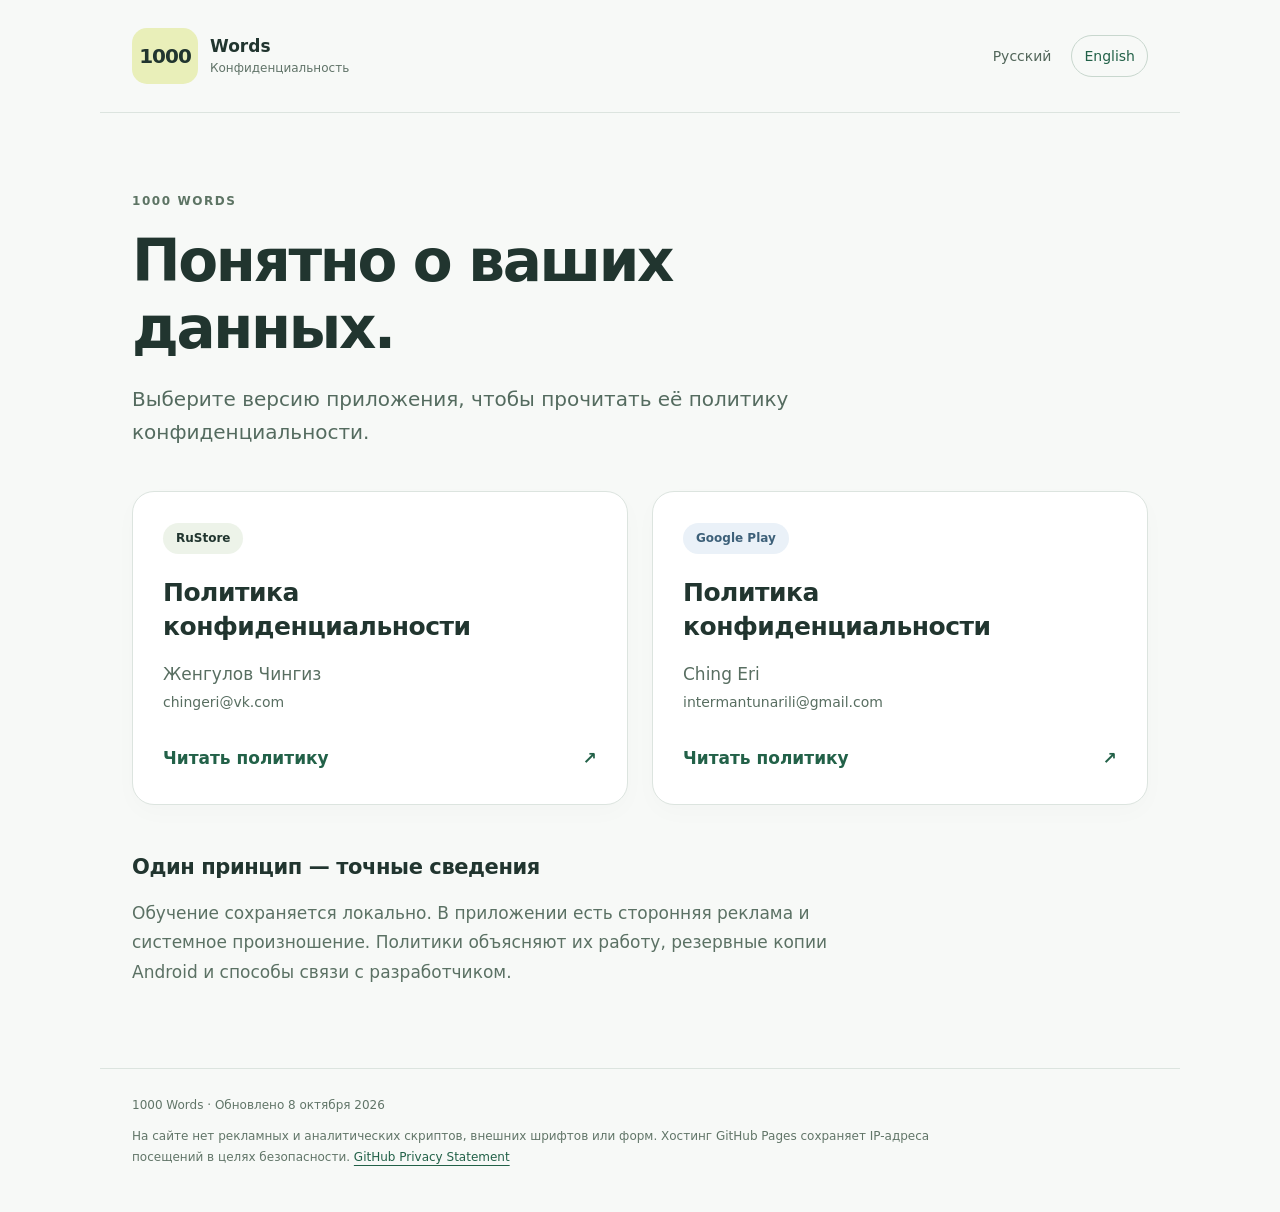
==== index.html @ 7f50b224 "Publish bilingual 1000 Words privacy policies" ====
<!doctype html>
<html lang="ru"><head><meta charset="utf-8"><meta name="viewport" content="width=device-width, initial-scale=1">
<meta name="referrer" content="strict-origin-when-cross-origin">
<meta http-equiv="Content-Security-Policy" content="default-src 'none'; style-src 'self'; img-src 'self'; base-uri 'none'; form-action 'none'">
<title>Конфиденциальность · 1000 Words</title><meta name="description" content="Политики конфиденциальности приложения 1000 Words для RuStore и Google Play.">
<link rel="stylesheet" href="assets/site.css"></head><body><a class="skip" href="#main">К содержимому</a>
<header class="header shell"><a class="brand" href=""><span class="brand-mark">1000</span><span>Words<small>Конфиденциальность</small></span></a>
<nav aria-label="Язык"><span class="current">Русский</span><a class="language" lang="en" href="en/">English</a></nav></header>
<main id="main" class="shell"><div class="hero"><p class="eyebrow">1000 Words</p><h1>Понятно о ваших данных.</h1><p class="lead">Выберите версию приложения, чтобы прочитать её политику конфиденциальности.</p></div><div class="cards"><a class="card" href="rustore/"><span class="tag">RuStore</span><h2>Политика конфиденциальности</h2><p>Женгулов Чингиз</p><p class="email">chingeri@vk.com</p><span class="card-link">Читать политику <span aria-hidden="true">↗</span></span></a><a class="card" href="googleplay/"><span class="tag">Google Play</span><h2>Политика конфиденциальности</h2><p>Ching Eri</p><p class="email">intermantunarili@gmail.com</p><span class="card-link">Читать политику <span aria-hidden="true">↗</span></span></a></div><div class="home-note"><h2>Один принцип — точные сведения</h2><p>Обучение сохраняется локально. В приложении есть сторонняя реклама и системное произношение. Политики объясняют их работу, резервные копии Android и способы связи с разработчиком.</p></div></main>
<footer class="footer shell"><p>1000 Words · Обновлено 8 октября 2026</p><p>На сайте нет рекламных и аналитических скриптов, внешних шрифтов или форм. Хостинг GitHub Pages сохраняет IP-адреса посещений в целях безопасности. <a href="https://docs.github.com/en/site-policy/privacy-policies/github-general-privacy-statement">GitHub Privacy Statement</a></p></footer></body></html>
---- assets/site.css ----
*{box-sizing:border-box}html{scroll-behavior:smooth;scroll-padding-top:24px}body{margin:0;background:#f7f9f7;color:#21352f;font:17px/1.75 system-ui,-apple-system,BlinkMacSystemFont,"Segoe UI",sans-serif}a{color:#226148;text-underline-offset:4px}a:hover{color:#143d2e}a:focus-visible{outline:3px solid #c3922c;outline-offset:5px;border-radius:4px}.shell{max-width:1080px;margin:auto;padding:0 32px}.header{display:flex;justify-content:space-between;align-items:center;gap:24px;padding-top:28px;padding-bottom:28px;border-bottom:1px solid #dce4df}.brand{display:flex;gap:12px;align-items:center;text-decoration:none;color:inherit;font-weight:700;line-height:1.1}.brand-mark{display:grid;place-items:center;background:#e9efb9;border-radius:15px;width:66px;height:56px;font-size:20px;letter-spacing:-1px}.brand small{display:block;font-weight:400;color:#607368;font-size:12px;margin-top:7px}.header nav{display:flex;gap:8px;align-items:center;font-size:14px}.language,.current{padding:8px 12px;border-radius:24px}.language{text-decoration:none;border:1px solid #c8d7ce}.current{color:#52665a}.hero{padding:78px 0 42px;max-width:760px}.eyebrow{text-transform:uppercase;letter-spacing:.13em;color:#5d7464;font-size:12px;font-weight:750;margin:0 0 16px}h1{font-weight:650;letter-spacing:-.04em;line-height:1.15;font-size:clamp(34px,5vw,58px);margin:0 0 22px}h2{letter-spacing:-.02em;font-size:24px;line-height:1.35;font-weight:650}.lead{font-size:20px;line-height:1.65;color:#546b5f;margin:0}.cards{display:grid;grid-template-columns:1fr 1fr;gap:24px}.card{background:white;border:1px solid #dce4df;border-radius:22px;padding:30px;text-decoration:none;color:inherit;box-shadow:0 8px 24px #284a3305}.card:hover{border-color:#88a691;color:inherit}.tag{display:inline-block;border-radius:20px;background:#edf3e9;padding:5px 13px;font-size:12px;font-weight:750}.card:nth-child(2) .tag{background:#eaf1f8;color:#3d6079}.card h2{margin:22px 0 16px;font-size:25px;max-width:320px}.card p{margin:0;color:#586e61}.card .email{font-size:14px;overflow-wrap:anywhere}.card-link{display:block;color:#226148;font-weight:650;margin-top:30px}.card-link span{float:right}.home-note{max-width:760px;margin:48px 0 80px}.home-note h2{font-size:21px}.home-note p{color:#5b7164}.footer{padding-top:26px;padding-bottom:34px;border-top:1px solid #dce4df;color:#617568;font-size:12px}.footer p{margin:0 0 10px;max-width:810px}.page-heading{max-width:870px;padding:54px 0 26px}.page-heading h1{font-size:clamp(30px,4.5vw,48px)}.date{font-size:13px;color:#62786a;margin:18px 0 0}.identity{background:#edf2ed;border:1px solid #dce4df;border-radius:16px;padding:22px;display:grid;grid-template-columns:1fr 1.1fr 1.2fr;gap:20px;font-size:14px;margin-bottom:44px}.identity span{display:block;color:#687e6e;font-size:11px;text-transform:uppercase;letter-spacing:.08em;margin-bottom:7px}.identity a,.identity code{overflow-wrap:anywhere}.identity code{font-size:12px}.reading{display:grid;grid-template-columns:210px minmax(0,1fr);gap:46px;align-items:start}.contents{position:sticky;top:26px;font-size:13px}.contents p{font-weight:700;margin:0 0 13px}.contents nav{display:flex;flex-direction:column;gap:10px}.contents a{text-decoration:none;color:#63796a}.contents a:hover{color:#226148;text-decoration:underline}article{max-width:715px}article section{margin-bottom:36px}article h2{margin:0 0 14px}article p{margin:0 0 15px;overflow-wrap:anywhere}.notice{border-left:3px solid #c89e32;background:#fff6d9;padding:16px 20px;margin:0 0 24px;border-radius:0 12px 12px 0;font-size:14px}.skip{position:absolute;left:12px;top:-100px;padding:12px;background:white;z-index:10}.skip:focus{top:12px}@media(max-width:760px){.shell{padding-left:20px;padding-right:20px}.header{padding-top:20px;padding-bottom:20px;gap:10px}.header nav{gap:0;font-size:12px}.language,.current{padding:8px}.brand-mark{width:52px;height:48px;font-size:17px}.brand{gap:9px}.brand small{font-size:10px}.hero{padding:48px 0 30px}.lead{font-size:17px}.cards{grid-template-columns:1fr;gap:16px}.card{padding:24px}.home-note{margin:36px 0 48px}.identity{grid-template-columns:1fr;gap:14px;margin-bottom:26px}.reading{display:block}.contents{position:static;margin:0 0 32px;padding:20px;border:1px solid #dce4df;border-radius:14px}.contents nav{display:grid;grid-template-columns:1fr 1fr;gap:10px 14px}article{font-size:16px}article h2{font-size:23px}.page-heading{padding-top:38px}.footer{padding-top:22px;padding-bottom:24px}}@media(prefers-reduced-motion:reduce){html{scroll-behavior:auto}}@media print{.header nav,.contents,.skip,.footer{display:none}.shell{max-width:none;padding:0}.reading{display:block}body{background:white;color:black}a{color:inherit}.identity{break-inside:avoid}section{break-inside:avoid}}
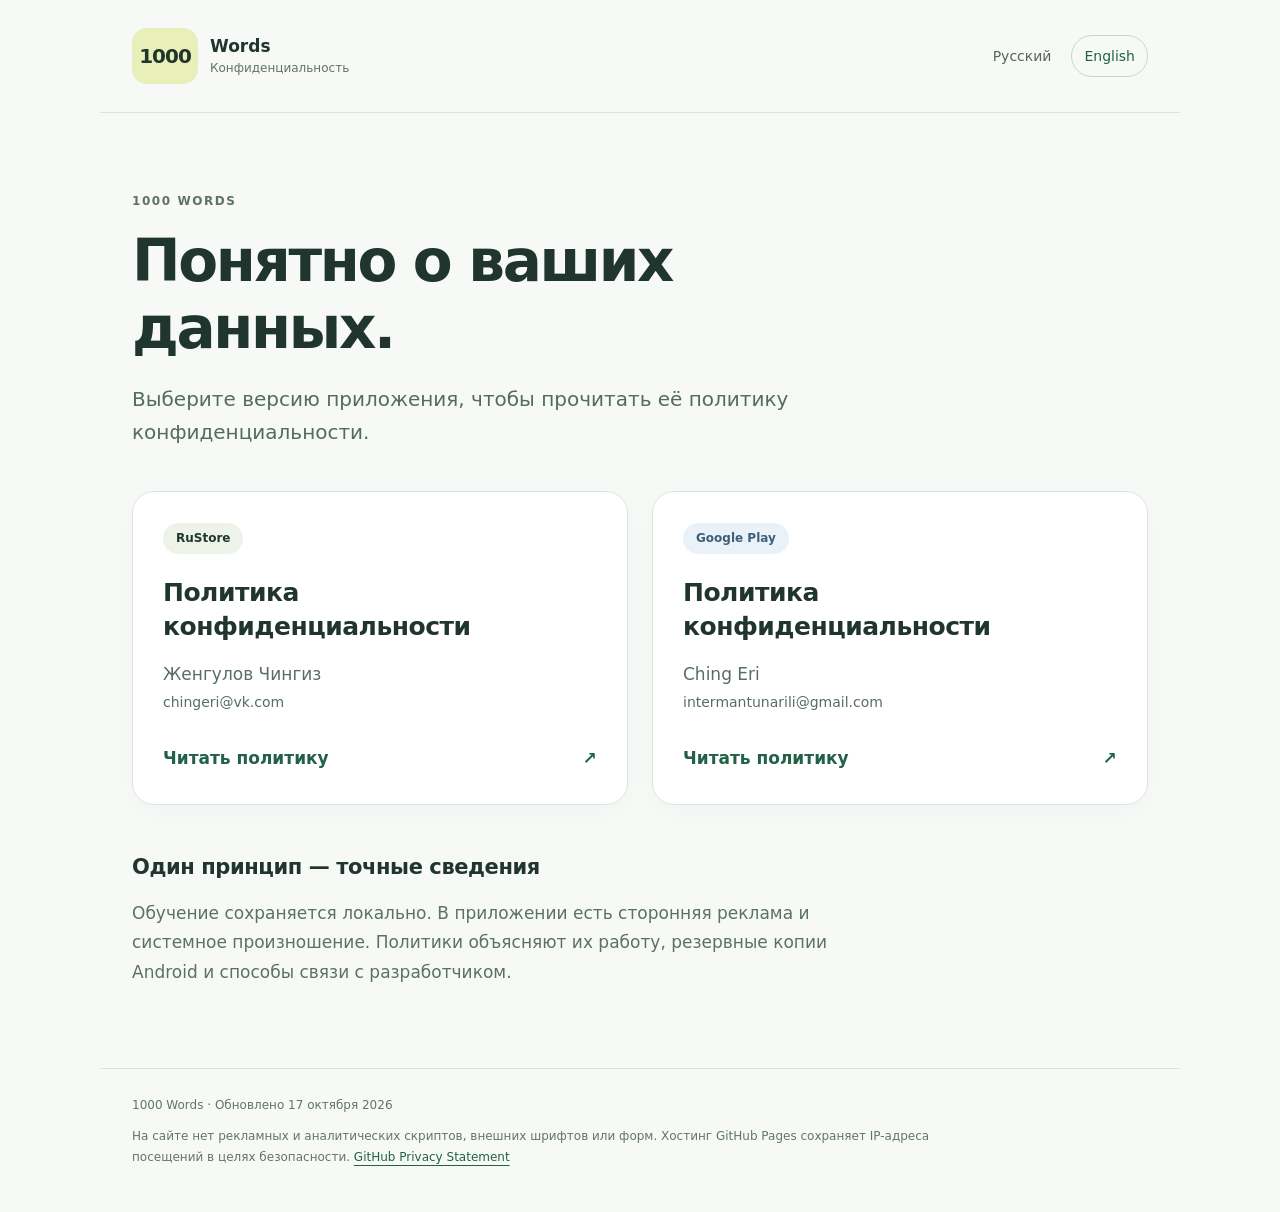
==== commit 7e692933: "Update privacy policies for age-restricted advertising in 1.3.3" ====
--- a/index.html
+++ b/index.html
@@ -7,4 +7,4 @@
 <header class="header shell"><a class="brand" href=""><span class="brand-mark">1000</span><span>Words<small>Конфиденциальность</small></span></a>
 <nav aria-label="Язык"><span class="current">Русский</span><a class="language" lang="en" href="en/">English</a></nav></header>
 <main id="main" class="shell"><div class="hero"><p class="eyebrow">1000 Words</p><h1>Понятно о ваших данных.</h1><p class="lead">Выберите версию приложения, чтобы прочитать её политику конфиденциальности.</p></div><div class="cards"><a class="card" href="rustore/"><span class="tag">RuStore</span><h2>Политика конфиденциальности</h2><p>Женгулов Чингиз</p><p class="email">chingeri@vk.com</p><span class="card-link">Читать политику <span aria-hidden="true">↗</span></span></a><a class="card" href="googleplay/"><span class="tag">Google Play</span><h2>Политика конфиденциальности</h2><p>Ching Eri</p><p class="email">intermantunarili@gmail.com</p><span class="card-link">Читать политику <span aria-hidden="true">↗</span></span></a></div><div class="home-note"><h2>Один принцип — точные сведения</h2><p>Обучение сохраняется локально. В приложении есть сторонняя реклама и системное произношение. Политики объясняют их работу, резервные копии Android и способы связи с разработчиком.</p></div></main>
-<footer class="footer shell"><p>1000 Words · Обновлено 8 октября 2026</p><p>На сайте нет рекламных и аналитических скриптов, внешних шрифтов или форм. Хостинг GitHub Pages сохраняет IP-адреса посещений в целях безопасности. <a href="https://docs.github.com/en/site-policy/privacy-policies/github-general-privacy-statement">GitHub Privacy Statement</a></p></footer></body></html>
+<footer class="footer shell"><p>1000 Words · Обновлено 17 октября 2026</p><p>На сайте нет рекламных и аналитических скриптов, внешних шрифтов или форм. Хостинг GitHub Pages сохраняет IP-адреса посещений в целях безопасности. <a href="https://docs.github.com/en/site-policy/privacy-policies/github-general-privacy-statement">GitHub Privacy Statement</a></p></footer></body></html>
